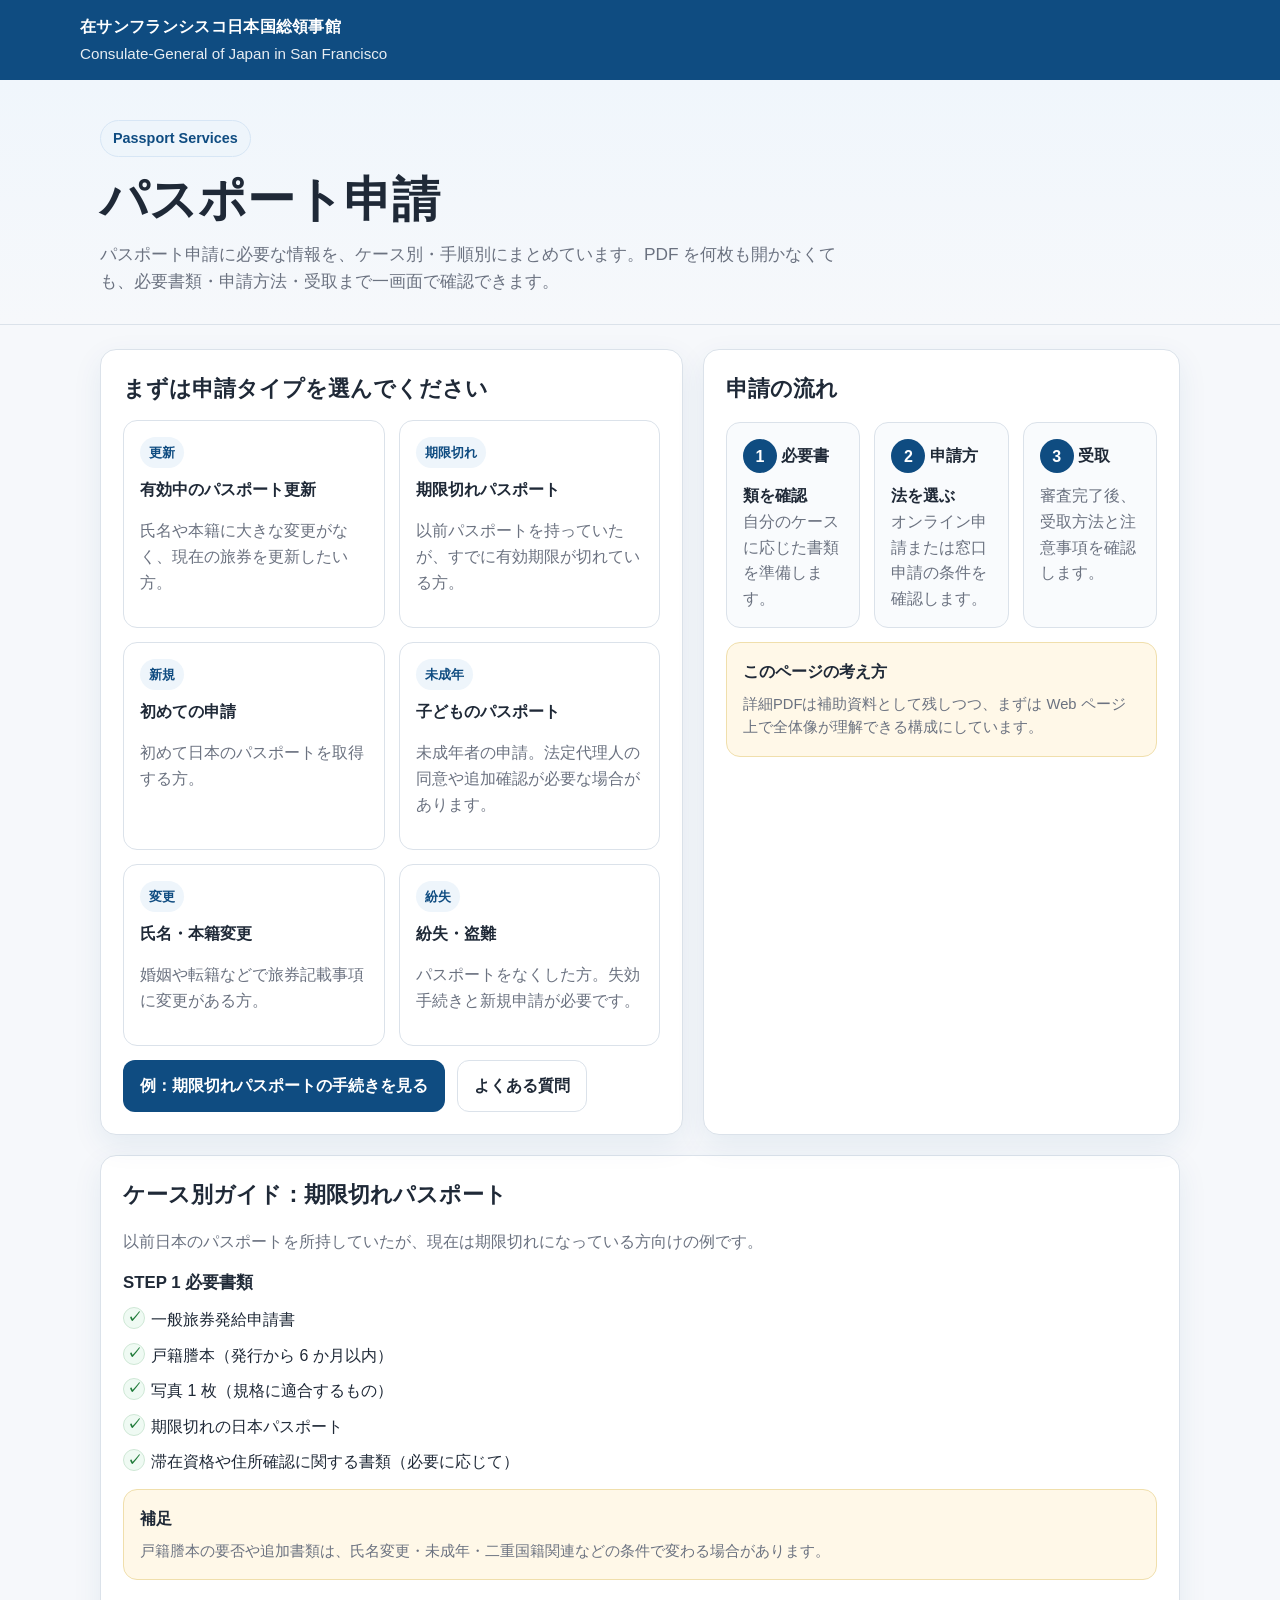
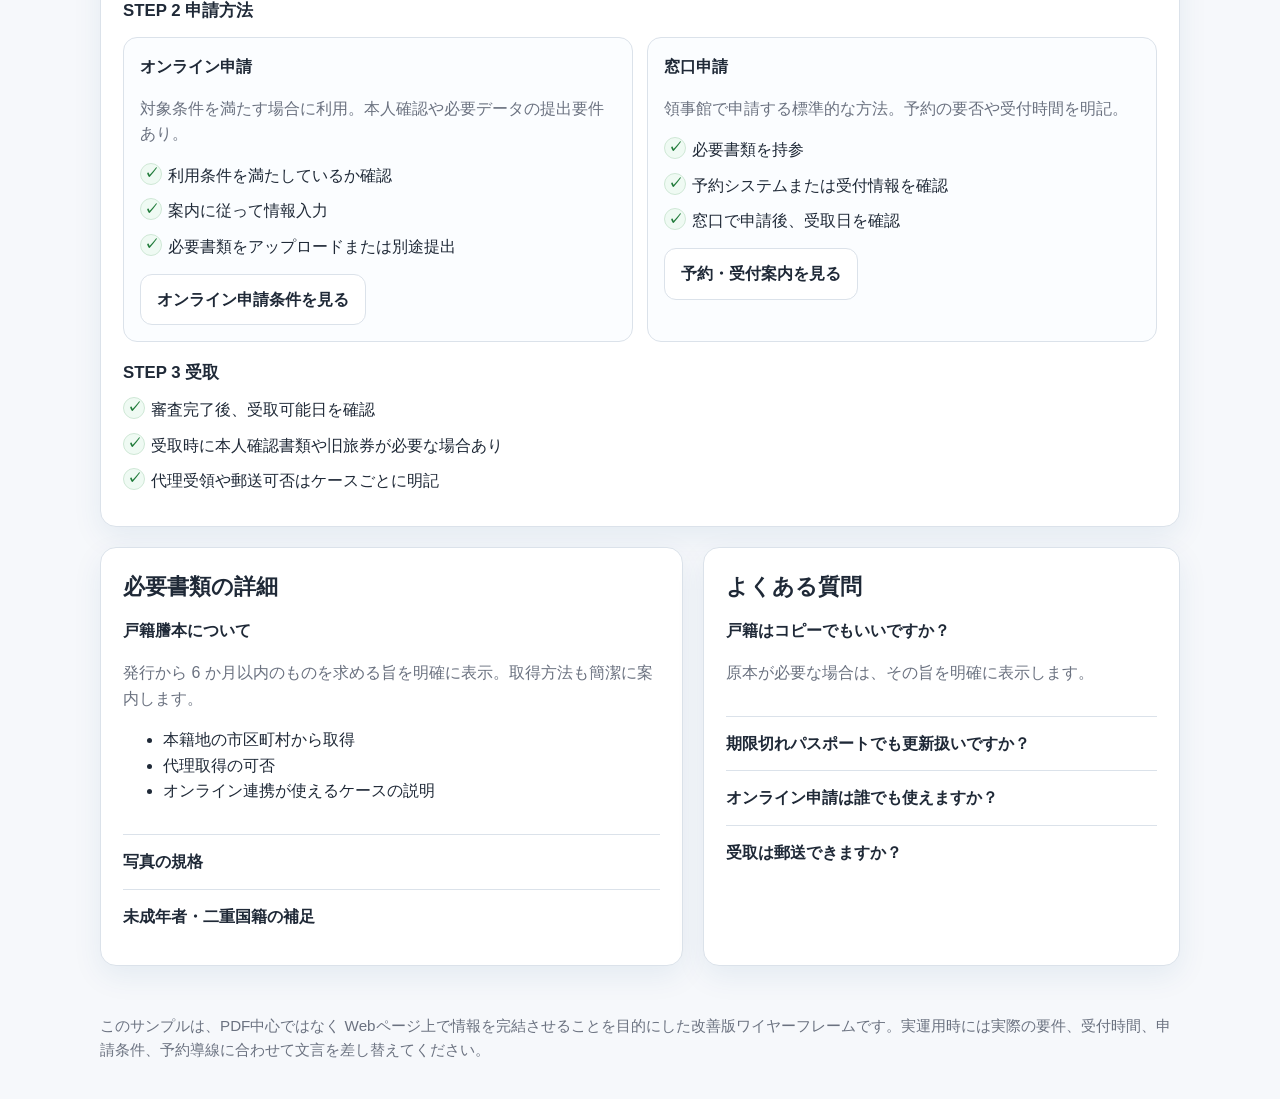
==== index.html @ 37d66e8c "Rename passport_service_wireframe.html to index.html" ====
<!DOCTYPE html>
<html lang="ja">
<head>
  <meta charset="UTF-8" />
  <meta name="viewport" content="width=device-width, initial-scale=1.0" />
  <title>パスポート申請 | 在サンフランシスコ日本国総領事館</title>
  <style>
    :root {
      --bg: #f6f8fb;
      --card: #ffffff;
      --text: #1f2937;
      --muted: #6b7280;
      --line: #dbe2ea;
      --primary: #0f4c81;
      --primary-2: #1d6fb8;
      --accent: #eef5fb;
      --success: #effaf3;
      --warning: #fff8e8;
      --shadow: 0 10px 30px rgba(15, 76, 129, 0.08);
      --radius: 16px;
      --max: 1120px;
    }

    * { box-sizing: border-box; }
    body {
      margin: 0;
      font-family: -apple-system, BlinkMacSystemFont, "Segoe UI", Roboto, "Hiragino Kaku Gothic ProN", "Hiragino Sans", "Yu Gothic", sans-serif;
      background: var(--bg);
      color: var(--text);
      line-height: 1.6;
    }

    a { color: var(--primary-2); text-decoration: none; }
    a:hover { text-decoration: underline; }

    .topbar {
      background: var(--primary);
      color: #fff;
      padding: 14px 20px;
    }

    .topbar-inner,
    .container {
      max-width: var(--max);
      margin: 0 auto;
    }

    .brand {
      font-weight: 700;
      letter-spacing: 0.02em;
    }

    .subbrand {
      font-size: 0.95rem;
      opacity: 0.9;
      margin-top: 2px;
    }

    .hero {
      background: linear-gradient(180deg, #f0f6fc 0%, #f6f8fb 100%);
      border-bottom: 1px solid var(--line);
    }

    .hero-inner {
      max-width: var(--max);
      margin: 0 auto;
      padding: 40px 20px 28px;
    }

    .eyebrow {
      display: inline-block;
      background: var(--accent);
      color: var(--primary);
      border: 1px solid #d7e6f5;
      border-radius: 999px;
      padding: 6px 12px;
      font-size: 0.9rem;
      font-weight: 600;
      margin-bottom: 14px;
    }

    h1 {
      font-size: clamp(1.9rem, 4vw, 3rem);
      line-height: 1.2;
      margin: 0 0 12px;
    }

    .lead {
      font-size: 1.08rem;
      color: var(--muted);
      max-width: 760px;
      margin: 0;
    }

    .container {
      padding: 24px 20px 48px;
    }

    .grid {
      display: grid;
      gap: 20px;
    }

    .grid-2 {
      grid-template-columns: 1.1fr 0.9fr;
    }

    .card {
      background: var(--card);
      border: 1px solid var(--line);
      border-radius: var(--radius);
      box-shadow: var(--shadow);
      padding: 22px;
    }

    .section-title {
      margin: 0 0 14px;
      font-size: 1.35rem;
    }

    .small-title {
      margin: 0 0 10px;
      font-size: 1.05rem;
    }

    .muted {
      color: var(--muted);
    }

    .steps {
      display: grid;
      grid-template-columns: repeat(3, minmax(0, 1fr));
      gap: 14px;
      margin-top: 16px;
    }

    .step {
      background: #f9fbfd;
      border: 1px solid var(--line);
      border-radius: 14px;
      padding: 16px;
    }

    .step-num {
      display: inline-flex;
      width: 34px;
      height: 34px;
      border-radius: 999px;
      background: var(--primary);
      color: #fff;
      align-items: center;
      justify-content: center;
      font-weight: 700;
      margin-bottom: 10px;
    }

    .case-grid {
      display: grid;
      grid-template-columns: repeat(2, minmax(0, 1fr));
      gap: 14px;
    }

    .case {
      border: 1px solid var(--line);
      border-radius: 14px;
      padding: 16px;
      background: #fff;
    }

    .case h3 {
      margin: 0 0 8px;
      font-size: 1.02rem;
    }

    .badge {
      display: inline-block;
      font-size: 0.82rem;
      font-weight: 700;
      padding: 5px 9px;
      border-radius: 999px;
      background: var(--accent);
      color: var(--primary);
      margin-bottom: 8px;
    }

    .checklist {
      list-style: none;
      padding: 0;
      margin: 0;
    }

    .checklist li {
      padding-left: 28px;
      position: relative;
      margin: 10px 0;
    }

    .checklist li::before {
      content: "✓";
      position: absolute;
      left: 0;
      top: 0;
      width: 20px;
      height: 20px;
      border-radius: 50%;
      background: var(--success);
      color: #1f7a39;
      display: inline-flex;
      align-items: center;
      justify-content: center;
      font-size: 0.85rem;
      font-weight: 700;
      border: 1px solid #cfe8d6;
    }

    .callout {
      border-radius: 14px;
      padding: 16px;
      border: 1px solid #f0dfac;
      background: var(--warning);
      margin-top: 14px;
    }

    .options {
      display: grid;
      grid-template-columns: repeat(2, minmax(0, 1fr));
      gap: 14px;
      margin-top: 12px;
    }

    .option {
      border: 1px solid var(--line);
      border-radius: 14px;
      padding: 16px;
      background: #fbfdff;
    }

    .btn-row {
      display: flex;
      gap: 12px;
      flex-wrap: wrap;
      margin-top: 14px;
    }

    .btn {
      display: inline-block;
      border-radius: 12px;
      padding: 12px 16px;
      font-weight: 700;
      border: 1px solid transparent;
    }

    .btn-primary {
      background: var(--primary);
      color: #fff;
    }

    .btn-secondary {
      background: #fff;
      border-color: var(--line);
      color: var(--text);
    }

    details {
      border-top: 1px solid var(--line);
      padding: 14px 0;
    }

    details:first-of-type { border-top: 0; padding-top: 0; }

    summary {
      cursor: pointer;
      font-weight: 700;
      list-style: none;
    }

    summary::-webkit-details-marker { display: none; }

    .footer {
      max-width: var(--max);
      margin: 0 auto;
      padding: 0 20px 36px;
      color: var(--muted);
      font-size: 0.95rem;
    }

    .note {
      font-size: 0.92rem;
      color: var(--muted);
      margin-top: 10px;
    }

    @media (max-width: 860px) {
      .grid-2,
      .steps,
      .case-grid,
      .options {
        grid-template-columns: 1fr;
      }
    }
  </style>
</head>
<body>
  <header class="topbar">
    <div class="topbar-inner">
      <div class="brand">在サンフランシスコ日本国総領事館</div>
      <div class="subbrand">Consulate-General of Japan in San Francisco</div>
    </div>
  </header>

  <section class="hero">
    <div class="hero-inner">
      <div class="eyebrow">Passport Services</div>
      <h1>パスポート申請</h1>
      <p class="lead">
        パスポート申請に必要な情報を、ケース別・手順別にまとめています。PDF を何枚も開かなくても、必要書類・申請方法・受取まで一画面で確認できます。
      </p>
    </div>
  </section>

  <main class="container">
    <div class="grid grid-2">
      <section class="card">
        <h2 class="section-title">まずは申請タイプを選んでください</h2>
        <div class="case-grid">
          <article class="case">
            <div class="badge">更新</div>
            <h3>有効中のパスポート更新</h3>
            <p class="muted">氏名や本籍に大きな変更がなく、現在の旅券を更新したい方。</p>
          </article>
          <article class="case">
            <div class="badge">期限切れ</div>
            <h3>期限切れパスポート</h3>
            <p class="muted">以前パスポートを持っていたが、すでに有効期限が切れている方。</p>
          </article>
          <article class="case">
            <div class="badge">新規</div>
            <h3>初めての申請</h3>
            <p class="muted">初めて日本のパスポートを取得する方。</p>
          </article>
          <article class="case">
            <div class="badge">未成年</div>
            <h3>子どものパスポート</h3>
            <p class="muted">未成年者の申請。法定代理人の同意や追加確認が必要な場合があります。</p>
          </article>
          <article class="case">
            <div class="badge">変更</div>
            <h3>氏名・本籍変更</h3>
            <p class="muted">婚姻や転籍などで旅券記載事項に変更がある方。</p>
          </article>
          <article class="case">
            <div class="badge">紛失</div>
            <h3>紛失・盗難</h3>
            <p class="muted">パスポートをなくした方。失効手続きと新規申請が必要です。</p>
          </article>
        </div>
        <div class="btn-row">
          <a class="btn btn-primary" href="#expired">例：期限切れパスポートの手続きを見る</a>
          <a class="btn btn-secondary" href="#faq">よくある質問</a>
        </div>
      </section>

      <aside class="card">
        <h2 class="section-title">申請の流れ</h2>
        <div class="steps">
          <div class="step">
            <div class="step-num">1</div>
            <strong>必要書類を確認</strong>
            <div class="muted">自分のケースに応じた書類を準備します。</div>
          </div>
          <div class="step">
            <div class="step-num">2</div>
            <strong>申請方法を選ぶ</strong>
            <div class="muted">オンライン申請または窓口申請の条件を確認します。</div>
          </div>
          <div class="step">
            <div class="step-num">3</div>
            <strong>受取</strong>
            <div class="muted">審査完了後、受取方法と注意事項を確認します。</div>
          </div>
        </div>

        <div class="callout">
          <strong>このページの考え方</strong>
          <p class="note" style="margin:8px 0 0;">
            詳細PDFは補助資料として残しつつ、まずは Web ページ上で全体像が理解できる構成にしています。
          </p>
        </div>
      </aside>
    </div>

    <section id="expired" class="card" style="margin-top:20px;">
      <h2 class="section-title">ケース別ガイド：期限切れパスポート</h2>
      <p class="muted">以前日本のパスポートを所持していたが、現在は期限切れになっている方向けの例です。</p>

      <div class="grid" style="gap:18px; margin-top:16px;">
        <div>
          <h3 class="small-title">STEP 1 必要書類</h3>
          <ul class="checklist">
            <li>一般旅券発給申請書</li>
            <li>戸籍謄本（発行から 6 か月以内）</li>
            <li>写真 1 枚（規格に適合するもの）</li>
            <li>期限切れの日本パスポート</li>
            <li>滞在資格や住所確認に関する書類（必要に応じて）</li>
          </ul>
          <div class="callout">
            <strong>補足</strong>
            <p class="note" style="margin:8px 0 0;">
              戸籍謄本の要否や追加書類は、氏名変更・未成年・二重国籍関連などの条件で変わる場合があります。
            </p>
          </div>
        </div>

        <div>
          <h3 class="small-title">STEP 2 申請方法</h3>
          <div class="options">
            <div class="option">
              <h4 style="margin:0 0 8px;">オンライン申請</h4>
              <p class="muted">対象条件を満たす場合に利用。本人確認や必要データの提出要件あり。</p>
              <ul class="checklist">
                <li>利用条件を満たしているか確認</li>
                <li>案内に従って情報入力</li>
                <li>必要書類をアップロードまたは別途提出</li>
              </ul>
              <div class="btn-row">
                <a class="btn btn-secondary" href="#">オンライン申請条件を見る</a>
              </div>
            </div>
            <div class="option">
              <h4 style="margin:0 0 8px;">窓口申請</h4>
              <p class="muted">領事館で申請する標準的な方法。予約の要否や受付時間を明記。</p>
              <ul class="checklist">
                <li>必要書類を持参</li>
                <li>予約システムまたは受付情報を確認</li>
                <li>窓口で申請後、受取日を確認</li>
              </ul>
              <div class="btn-row">
                <a class="btn btn-secondary" href="#">予約・受付案内を見る</a>
              </div>
            </div>
          </div>
        </div>

        <div>
          <h3 class="small-title">STEP 3 受取</h3>
          <ul class="checklist">
            <li>審査完了後、受取可能日を確認</li>
            <li>受取時に本人確認書類や旧旅券が必要な場合あり</li>
            <li>代理受領や郵送可否はケースごとに明記</li>
          </ul>
        </div>
      </div>
    </section>

    <section class="grid grid-2" style="margin-top:20px;">
      <section class="card">
        <h2 class="section-title">必要書類の詳細</h2>
        <details open>
          <summary>戸籍謄本について</summary>
          <p class="muted">発行から 6 か月以内のものを求める旨を明確に表示。取得方法も簡潔に案内します。</p>
          <ul>
            <li>本籍地の市区町村から取得</li>
            <li>代理取得の可否</li>
            <li>オンライン連携が使えるケースの説明</li>
          </ul>
        </details>
        <details>
          <summary>写真の規格</summary>
          <p class="muted">サイズ、背景、顔の向き、撮影時期などを図付きで掲載できる構成。</p>
        </details>
        <details>
          <summary>未成年者・二重国籍の補足</summary>
          <p class="muted">同意書、追加確認、国籍関係の案内を分かりやすく分離します。</p>
        </details>
      </section>

      <section class="card" id="faq">
        <h2 class="section-title">よくある質問</h2>
        <details open>
          <summary>戸籍はコピーでもいいですか？</summary>
          <p class="muted">原本が必要な場合は、その旨を明確に表示します。</p>
        </details>
        <details>
          <summary>期限切れパスポートでも更新扱いですか？</summary>
          <p class="muted">状況によっては新規申請に近い扱いになることがあるため、ケース別に整理します。</p>
        </details>
        <details>
          <summary>オンライン申請は誰でも使えますか？</summary>
          <p class="muted">対象条件、必要な本人確認手段、注意点をここで簡潔に示します。</p>
        </details>
        <details>
          <summary>受取は郵送できますか？</summary>
          <p class="muted">可否や条件をこの場所で確認できるようにします。</p>
        </details>
      </section>
    </section>
  </main>

  <footer class="footer">
    このサンプルは、PDF中心ではなく Webページ上で情報を完結させることを目的にした改善版ワイヤーフレームです。実運用時には実際の要件、受付時間、申請条件、予約導線に合わせて文言を差し替えてください。
  </footer>
</body>
</html>
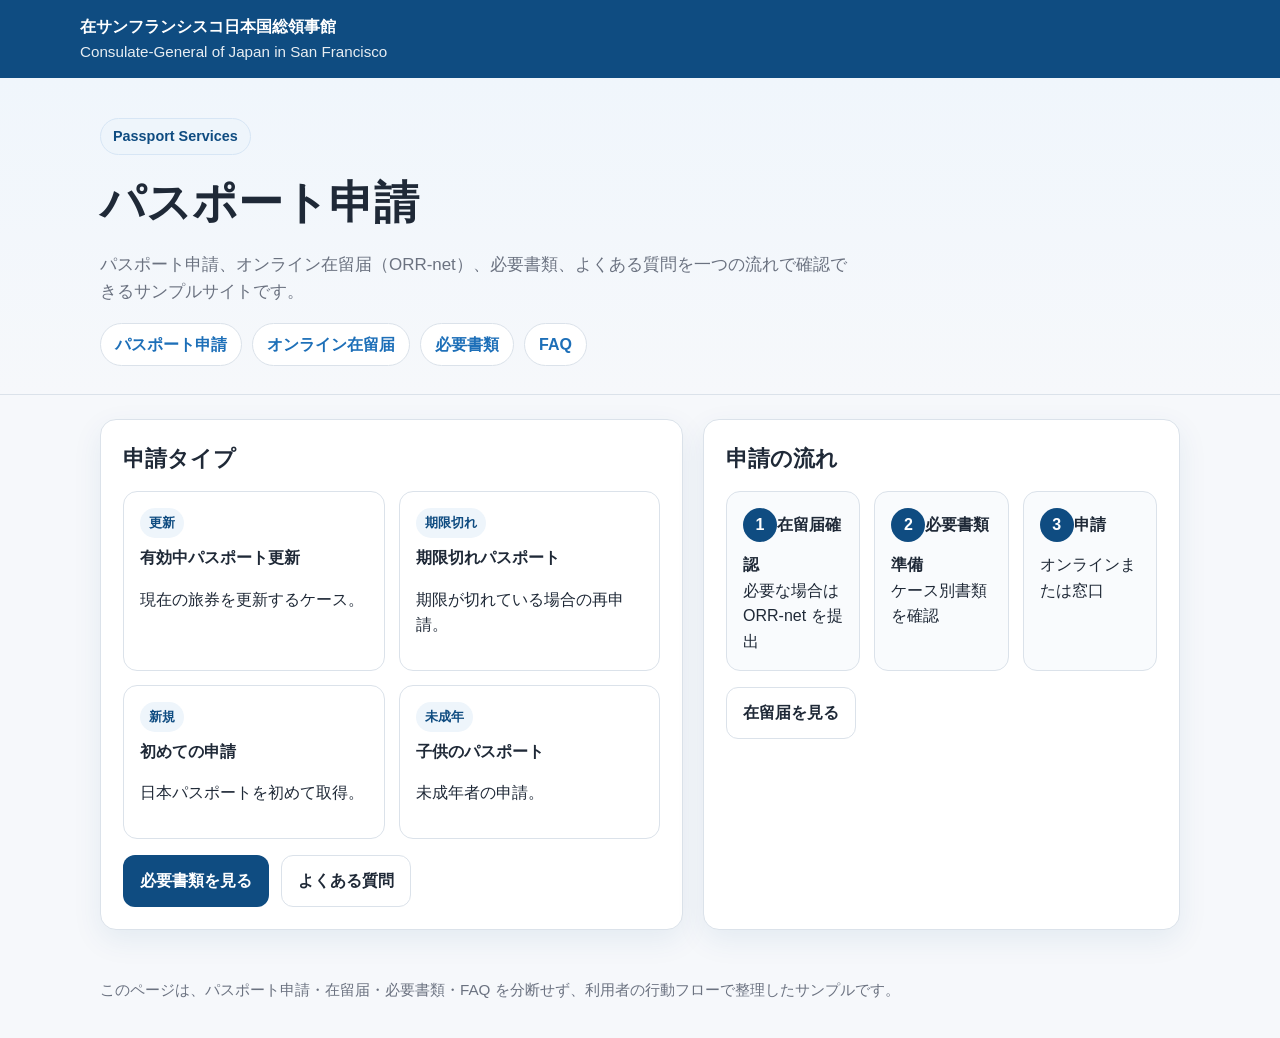
==== commit 777f835a: "Refactor index.html for improved structure and styles Refactor HTML structure and styles for improve" ====
--- a/index.html
+++ b/index.html
@@ -1,503 +1,127 @@
 <!DOCTYPE html>
 <html lang="ja">
 <head>
-  <meta charset="UTF-8" />
-  <meta name="viewport" content="width=device-width, initial-scale=1.0" />
-  <title>パスポート申請 | 在サンフランシスコ日本国総領事館</title>
-  <style>
-    :root {
-      --bg: #f6f8fb;
-      --card: #ffffff;
-      --text: #1f2937;
-      --muted: #6b7280;
-      --line: #dbe2ea;
-      --primary: #0f4c81;
-      --primary-2: #1d6fb8;
-      --accent: #eef5fb;
-      --success: #effaf3;
-      --warning: #fff8e8;
-      --shadow: 0 10px 30px rgba(15, 76, 129, 0.08);
-      --radius: 16px;
-      --max: 1120px;
-    }
-
-    * { box-sizing: border-box; }
-    body {
-      margin: 0;
-      font-family: -apple-system, BlinkMacSystemFont, "Segoe UI", Roboto, "Hiragino Kaku Gothic ProN", "Hiragino Sans", "Yu Gothic", sans-serif;
-      background: var(--bg);
-      color: var(--text);
-      line-height: 1.6;
-    }
-
-    a { color: var(--primary-2); text-decoration: none; }
-    a:hover { text-decoration: underline; }
-
-    .topbar {
-      background: var(--primary);
-      color: #fff;
-      padding: 14px 20px;
-    }
-
-    .topbar-inner,
-    .container {
-      max-width: var(--max);
-      margin: 0 auto;
-    }
-
-    .brand {
-      font-weight: 700;
-      letter-spacing: 0.02em;
-    }
-
-    .subbrand {
-      font-size: 0.95rem;
-      opacity: 0.9;
-      margin-top: 2px;
-    }
-
-    .hero {
-      background: linear-gradient(180deg, #f0f6fc 0%, #f6f8fb 100%);
-      border-bottom: 1px solid var(--line);
-    }
-
-    .hero-inner {
-      max-width: var(--max);
-      margin: 0 auto;
-      padding: 40px 20px 28px;
-    }
-
-    .eyebrow {
-      display: inline-block;
-      background: var(--accent);
-      color: var(--primary);
-      border: 1px solid #d7e6f5;
-      border-radius: 999px;
-      padding: 6px 12px;
-      font-size: 0.9rem;
-      font-weight: 600;
-      margin-bottom: 14px;
-    }
-
-    h1 {
-      font-size: clamp(1.9rem, 4vw, 3rem);
-      line-height: 1.2;
-      margin: 0 0 12px;
-    }
-
-    .lead {
-      font-size: 1.08rem;
-      color: var(--muted);
-      max-width: 760px;
-      margin: 0;
-    }
-
-    .container {
-      padding: 24px 20px 48px;
-    }
-
-    .grid {
-      display: grid;
-      gap: 20px;
-    }
-
-    .grid-2 {
-      grid-template-columns: 1.1fr 0.9fr;
-    }
-
-    .card {
-      background: var(--card);
-      border: 1px solid var(--line);
-      border-radius: var(--radius);
-      box-shadow: var(--shadow);
-      padding: 22px;
-    }
-
-    .section-title {
-      margin: 0 0 14px;
-      font-size: 1.35rem;
-    }
-
-    .small-title {
-      margin: 0 0 10px;
-      font-size: 1.05rem;
-    }
-
-    .muted {
-      color: var(--muted);
-    }
-
-    .steps {
-      display: grid;
-      grid-template-columns: repeat(3, minmax(0, 1fr));
-      gap: 14px;
-      margin-top: 16px;
-    }
-
-    .step {
-      background: #f9fbfd;
-      border: 1px solid var(--line);
-      border-radius: 14px;
-      padding: 16px;
-    }
-
-    .step-num {
-      display: inline-flex;
-      width: 34px;
-      height: 34px;
-      border-radius: 999px;
-      background: var(--primary);
-      color: #fff;
-      align-items: center;
-      justify-content: center;
-      font-weight: 700;
-      margin-bottom: 10px;
-    }
-
-    .case-grid {
-      display: grid;
-      grid-template-columns: repeat(2, minmax(0, 1fr));
-      gap: 14px;
-    }
-
-    .case {
-      border: 1px solid var(--line);
-      border-radius: 14px;
-      padding: 16px;
-      background: #fff;
-    }
-
-    .case h3 {
-      margin: 0 0 8px;
-      font-size: 1.02rem;
-    }
-
-    .badge {
-      display: inline-block;
-      font-size: 0.82rem;
-      font-weight: 700;
-      padding: 5px 9px;
-      border-radius: 999px;
-      background: var(--accent);
-      color: var(--primary);
-      margin-bottom: 8px;
-    }
-
-    .checklist {
-      list-style: none;
-      padding: 0;
-      margin: 0;
-    }
-
-    .checklist li {
-      padding-left: 28px;
-      position: relative;
-      margin: 10px 0;
-    }
-
-    .checklist li::before {
-      content: "✓";
-      position: absolute;
-      left: 0;
-      top: 0;
-      width: 20px;
-      height: 20px;
-      border-radius: 50%;
-      background: var(--success);
-      color: #1f7a39;
-      display: inline-flex;
-      align-items: center;
-      justify-content: center;
-      font-size: 0.85rem;
-      font-weight: 700;
-      border: 1px solid #cfe8d6;
-    }
-
-    .callout {
-      border-radius: 14px;
-      padding: 16px;
-      border: 1px solid #f0dfac;
-      background: var(--warning);
-      margin-top: 14px;
-    }
-
-    .options {
-      display: grid;
-      grid-template-columns: repeat(2, minmax(0, 1fr));
-      gap: 14px;
-      margin-top: 12px;
-    }
-
-    .option {
-      border: 1px solid var(--line);
-      border-radius: 14px;
-      padding: 16px;
-      background: #fbfdff;
-    }
-
-    .btn-row {
-      display: flex;
-      gap: 12px;
-      flex-wrap: wrap;
-      margin-top: 14px;
-    }
-
-    .btn {
-      display: inline-block;
-      border-radius: 12px;
-      padding: 12px 16px;
-      font-weight: 700;
-      border: 1px solid transparent;
-    }
-
-    .btn-primary {
-      background: var(--primary);
-      color: #fff;
-    }
-
-    .btn-secondary {
-      background: #fff;
-      border-color: var(--line);
-      color: var(--text);
-    }
-
-    details {
-      border-top: 1px solid var(--line);
-      padding: 14px 0;
-    }
-
-    details:first-of-type { border-top: 0; padding-top: 0; }
-
-    summary {
-      cursor: pointer;
-      font-weight: 700;
-      list-style: none;
-    }
-
-    summary::-webkit-details-marker { display: none; }
-
-    .footer {
-      max-width: var(--max);
-      margin: 0 auto;
-      padding: 0 20px 36px;
-      color: var(--muted);
-      font-size: 0.95rem;
-    }
-
-    .note {
-      font-size: 0.92rem;
-      color: var(--muted);
-      margin-top: 10px;
-    }
-
-    @media (max-width: 860px) {
-      .grid-2,
-      .steps,
-      .case-grid,
-      .options {
-        grid-template-columns: 1fr;
-      }
-    }
-  </style>
+<meta charset="UTF-8" />
+<meta name="viewport" content="width=device-width, initial-scale=1.0" />
+<title>パスポート申請 | 在サンフランシスコ日本国総領事館</title>
+<style>
+:root{--bg:#f6f8fb;--card:#fff;--text:#1f2937;--muted:#6b7280;--line:#dbe2ea;--primary:#0f4c81;--primary2:#1d6fb8;--accent:#eef5fb;--shadow:0 10px 30px rgba(15,76,129,.08);--radius:16px;--max:1120px}
+*{box-sizing:border-box}
+body{margin:0;font-family:-apple-system,BlinkMacSystemFont,"Segoe UI",Roboto,"Hiragino Kaku Gothic ProN","Yu Gothic",sans-serif;background:var(--bg);color:var(--text);line-height:1.6}
+a{color:var(--primary2);text-decoration:none}
+a:hover{text-decoration:underline}
+.topbar{background:var(--primary);color:#fff;padding:14px 20px}
+.topbar-inner,.container,.footer{max-width:var(--max);margin:0 auto}
+.brand{font-weight:700}
+.subbrand{font-size:.95rem;opacity:.9}
+.hero{background:linear-gradient(180deg,#f0f6fc 0%,#f6f8fb 100%);border-bottom:1px solid var(--line)}
+.hero-inner{max-width:var(--max);margin:0 auto;padding:40px 20px 28px}
+.eyebrow{display:inline-block;background:var(--accent);color:var(--primary);border:1px solid #d7e6f5;border-radius:999px;padding:6px 12px;font-size:.9rem;font-weight:600;margin-bottom:12px}
+h1{font-size:clamp(1.9rem,4vw,2.8rem);margin:0 0 12px}
+.lead{font-size:1.06rem;color:var(--muted);max-width:760px;margin:0}
+.nav-links{display:flex;gap:10px;flex-wrap:wrap;margin-top:18px}
+.nav-pill{border:1px solid var(--line);border-radius:999px;padding:8px 14px;background:#fff;font-weight:600}
+.container{padding:24px 20px 48px}
+.grid{display:grid;gap:20px}
+.grid2{grid-template-columns:1.1fr .9fr}
+.card{background:var(--card);border:1px solid var(--line);border-radius:var(--radius);box-shadow:var(--shadow);padding:22px}
+.section-title{margin:0 0 14px;font-size:1.35rem}
+.case-grid{display:grid;grid-template-columns:repeat(2,minmax(0,1fr));gap:14px}
+.case{border:1px solid var(--line);border-radius:14px;padding:16px;background:#fff}
+.case h3{margin:0 0 6px;font-size:1.02rem}
+.badge{display:inline-block;font-size:.8rem;font-weight:700;padding:5px 9px;border-radius:999px;background:var(--accent);color:var(--primary);margin-bottom:6px}
+.steps{display:grid;grid-template-columns:repeat(3,minmax(0,1fr));gap:14px}
+.step{background:#f9fbfd;border:1px solid var(--line);border-radius:14px;padding:16px}
+.step-num{display:inline-flex;width:34px;height:34px;border-radius:999px;background:var(--primary);color:#fff;align-items:center;justify-content:center;font-weight:700;margin-bottom:10px}
+.btn-row{display:flex;gap:12px;flex-wrap:wrap;margin-top:16px}
+.btn{display:inline-block;border-radius:12px;padding:12px 16px;font-weight:700;border:1px solid transparent}
+.btn-primary{background:var(--primary);color:#fff}
+.btn-secondary{background:#fff;border-color:var(--line);color:var(--text)}
+.footer{padding:0 20px 36px;color:var(--muted);font-size:.95rem}
+@media(max-width:860px){.grid2,.steps,.case-grid{grid-template-columns:1fr}}
+</style>
 </head>
 <body>
-  <header class="topbar">
-    <div class="topbar-inner">
-      <div class="brand">在サンフランシスコ日本国総領事館</div>
-      <div class="subbrand">Consulate-General of Japan in San Francisco</div>
-    </div>
-  </header>
+<header class="topbar">
+<div class="topbar-inner">
+<div class="brand">在サンフランシスコ日本国総領事館</div>
+<div class="subbrand">Consulate‑General of Japan in San Francisco</div>
+</div>
+</header>
 
-  <section class="hero">
-    <div class="hero-inner">
-      <div class="eyebrow">Passport Services</div>
-      <h1>パスポート申請</h1>
-      <p class="lead">
-        パスポート申請に必要な情報を、ケース別・手順別にまとめています。PDF を何枚も開かなくても、必要書類・申請方法・受取まで一画面で確認できます。
-      </p>
-    </div>
-  </section>
+<section class="hero">
+<div class="hero-inner">
+<div class="eyebrow">Passport Services</div>
+<h1>パスポート申請</h1>
+<p class="lead">パスポート申請、オンライン在留届（ORR‑net）、必要書類、よくある質問を一つの流れで確認できるサンプルサイトです。</p>
 
-  <main class="container">
-    <div class="grid grid-2">
-      <section class="card">
-        <h2 class="section-title">まずは申請タイプを選んでください</h2>
-        <div class="case-grid">
-          <article class="case">
-            <div class="badge">更新</div>
-            <h3>有効中のパスポート更新</h3>
-            <p class="muted">氏名や本籍に大きな変更がなく、現在の旅券を更新したい方。</p>
-          </article>
-          <article class="case">
-            <div class="badge">期限切れ</div>
-            <h3>期限切れパスポート</h3>
-            <p class="muted">以前パスポートを持っていたが、すでに有効期限が切れている方。</p>
-          </article>
-          <article class="case">
-            <div class="badge">新規</div>
-            <h3>初めての申請</h3>
-            <p class="muted">初めて日本のパスポートを取得する方。</p>
-          </article>
-          <article class="case">
-            <div class="badge">未成年</div>
-            <h3>子どものパスポート</h3>
-            <p class="muted">未成年者の申請。法定代理人の同意や追加確認が必要な場合があります。</p>
-          </article>
-          <article class="case">
-            <div class="badge">変更</div>
-            <h3>氏名・本籍変更</h3>
-            <p class="muted">婚姻や転籍などで旅券記載事項に変更がある方。</p>
-          </article>
-          <article class="case">
-            <div class="badge">紛失</div>
-            <h3>紛失・盗難</h3>
-            <p class="muted">パスポートをなくした方。失効手続きと新規申請が必要です。</p>
-          </article>
-        </div>
-        <div class="btn-row">
-          <a class="btn btn-primary" href="#expired">例：期限切れパスポートの手続きを見る</a>
-          <a class="btn btn-secondary" href="#faq">よくある質問</a>
-        </div>
-      </section>
+<div class="nav-links">
+<a class="nav-pill" href="index.html">パスポート申請</a>
+<a class="nav-pill" href="orr.html">オンライン在留届</a>
+<a class="nav-pill" href="documents.html">必要書類</a>
+<a class="nav-pill" href="faq.html">FAQ</a>
+</div>
+</div>
+</section>
 
-      <aside class="card">
-        <h2 class="section-title">申請の流れ</h2>
-        <div class="steps">
-          <div class="step">
-            <div class="step-num">1</div>
-            <strong>必要書類を確認</strong>
-            <div class="muted">自分のケースに応じた書類を準備します。</div>
-          </div>
-          <div class="step">
-            <div class="step-num">2</div>
-            <strong>申請方法を選ぶ</strong>
-            <div class="muted">オンライン申請または窓口申請の条件を確認します。</div>
-          </div>
-          <div class="step">
-            <div class="step-num">3</div>
-            <strong>受取</strong>
-            <div class="muted">審査完了後、受取方法と注意事項を確認します。</div>
-          </div>
-        </div>
+<main class="container">
 
-        <div class="callout">
-          <strong>このページの考え方</strong>
-          <p class="note" style="margin:8px 0 0;">
-            詳細PDFは補助資料として残しつつ、まずは Web ページ上で全体像が理解できる構成にしています。
-          </p>
-        </div>
-      </aside>
-    </div>
+<div class="grid grid2">
+<section class="card">
+<h2 class="section-title">申請タイプ</h2>
+<div class="case-grid">
+<article class="case">
+<div class="badge">更新</div>
+<h3>有効中パスポート更新</h3>
+<p>現在の旅券を更新するケース。</p>
+</article>
 
-    <section id="expired" class="card" style="margin-top:20px;">
-      <h2 class="section-title">ケース別ガイド：期限切れパスポート</h2>
-      <p class="muted">以前日本のパスポートを所持していたが、現在は期限切れになっている方向けの例です。</p>
+<article class="case">
+<div class="badge">期限切れ</div>
+<h3>期限切れパスポート</h3>
+<p>期限が切れている場合の再申請。</p>
+</article>
 
-      <div class="grid" style="gap:18px; margin-top:16px;">
-        <div>
-          <h3 class="small-title">STEP 1 必要書類</h3>
-          <ul class="checklist">
-            <li>一般旅券発給申請書</li>
-            <li>戸籍謄本（発行から 6 か月以内）</li>
-            <li>写真 1 枚（規格に適合するもの）</li>
-            <li>期限切れの日本パスポート</li>
-            <li>滞在資格や住所確認に関する書類（必要に応じて）</li>
-          </ul>
-          <div class="callout">
-            <strong>補足</strong>
-            <p class="note" style="margin:8px 0 0;">
-              戸籍謄本の要否や追加書類は、氏名変更・未成年・二重国籍関連などの条件で変わる場合があります。
-            </p>
-          </div>
-        </div>
+<article class="case">
+<div class="badge">新規</div>
+<h3>初めての申請</h3>
+<p>日本パスポートを初めて取得。</p>
+</article>
 
-        <div>
-          <h3 class="small-title">STEP 2 申請方法</h3>
-          <div class="options">
-            <div class="option">
-              <h4 style="margin:0 0 8px;">オンライン申請</h4>
-              <p class="muted">対象条件を満たす場合に利用。本人確認や必要データの提出要件あり。</p>
-              <ul class="checklist">
-                <li>利用条件を満たしているか確認</li>
-                <li>案内に従って情報入力</li>
-                <li>必要書類をアップロードまたは別途提出</li>
-              </ul>
-              <div class="btn-row">
-                <a class="btn btn-secondary" href="#">オンライン申請条件を見る</a>
-              </div>
-            </div>
-            <div class="option">
-              <h4 style="margin:0 0 8px;">窓口申請</h4>
-              <p class="muted">領事館で申請する標準的な方法。予約の要否や受付時間を明記。</p>
-              <ul class="checklist">
-                <li>必要書類を持参</li>
-                <li>予約システムまたは受付情報を確認</li>
-                <li>窓口で申請後、受取日を確認</li>
-              </ul>
-              <div class="btn-row">
-                <a class="btn btn-secondary" href="#">予約・受付案内を見る</a>
-              </div>
-            </div>
-          </div>
-        </div>
+<article class="case">
+<div class="badge">未成年</div>
+<h3>子供のパスポート</h3>
+<p>未成年者の申請。</p>
+</article>
+</div>
 
-        <div>
-          <h3 class="small-title">STEP 3 受取</h3>
-          <ul class="checklist">
-            <li>審査完了後、受取可能日を確認</li>
-            <li>受取時に本人確認書類や旧旅券が必要な場合あり</li>
-            <li>代理受領や郵送可否はケースごとに明記</li>
-          </ul>
-        </div>
-      </div>
-    </section>
+<div class="btn-row">
+<a class="btn btn-primary" href="documents.html">必要書類を見る</a>
+<a class="btn btn-secondary" href="faq.html">よくある質問</a>
+</div>
 
-    <section class="grid grid-2" style="margin-top:20px;">
-      <section class="card">
-        <h2 class="section-title">必要書類の詳細</h2>
-        <details open>
-          <summary>戸籍謄本について</summary>
-          <p class="muted">発行から 6 か月以内のものを求める旨を明確に表示。取得方法も簡潔に案内します。</p>
-          <ul>
-            <li>本籍地の市区町村から取得</li>
-            <li>代理取得の可否</li>
-            <li>オンライン連携が使えるケースの説明</li>
-          </ul>
-        </details>
-        <details>
-          <summary>写真の規格</summary>
-          <p class="muted">サイズ、背景、顔の向き、撮影時期などを図付きで掲載できる構成。</p>
-        </details>
-        <details>
-          <summary>未成年者・二重国籍の補足</summary>
-          <p class="muted">同意書、追加確認、国籍関係の案内を分かりやすく分離します。</p>
-        </details>
-      </section>
+</section>
 
-      <section class="card" id="faq">
-        <h2 class="section-title">よくある質問</h2>
-        <details open>
-          <summary>戸籍はコピーでもいいですか？</summary>
-          <p class="muted">原本が必要な場合は、その旨を明確に表示します。</p>
-        </details>
-        <details>
-          <summary>期限切れパスポートでも更新扱いですか？</summary>
-          <p class="muted">状況によっては新規申請に近い扱いになることがあるため、ケース別に整理します。</p>
-        </details>
-        <details>
-          <summary>オンライン申請は誰でも使えますか？</summary>
-          <p class="muted">対象条件、必要な本人確認手段、注意点をここで簡潔に示します。</p>
-        </details>
-        <details>
-          <summary>受取は郵送できますか？</summary>
-          <p class="muted">可否や条件をこの場所で確認できるようにします。</p>
-        </details>
-      </section>
-    </section>
-  </main>
+<aside class="card">
+<h2 class="section-title">申請の流れ</h2>
+<div class="steps">
+<div class="step"><div class="step-num">1</div><strong>在留届確認</strong><div class="muted">必要な場合は ORR‑net を提出</div></div>
+<div class="step"><div class="step-num">2</div><strong>必要書類準備</strong><div class="muted">ケース別書類を確認</div></div>
+<div class="step"><div class="step-num">3</div><strong>申請</strong><div class="muted">オンラインまたは窓口</div></div>
+</div>
 
-  <footer class="footer">
-    このサンプルは、PDF中心ではなく Webページ上で情報を完結させることを目的にした改善版ワイヤーフレームです。実運用時には実際の要件、受付時間、申請条件、予約導線に合わせて文言を差し替えてください。
-  </footer>
+<div class="btn-row">
+<a class="btn btn-secondary" href="orr.html">在留届を見る</a>
+</div>
+
+</aside>
+</div>
+
+</main>
+
+<footer class="footer">
+このページは、パスポート申請・在留届・必要書類・FAQ を分断せず、利用者の行動フローで整理したサンプルです。
+</footer>
+
 </body>
 </html>
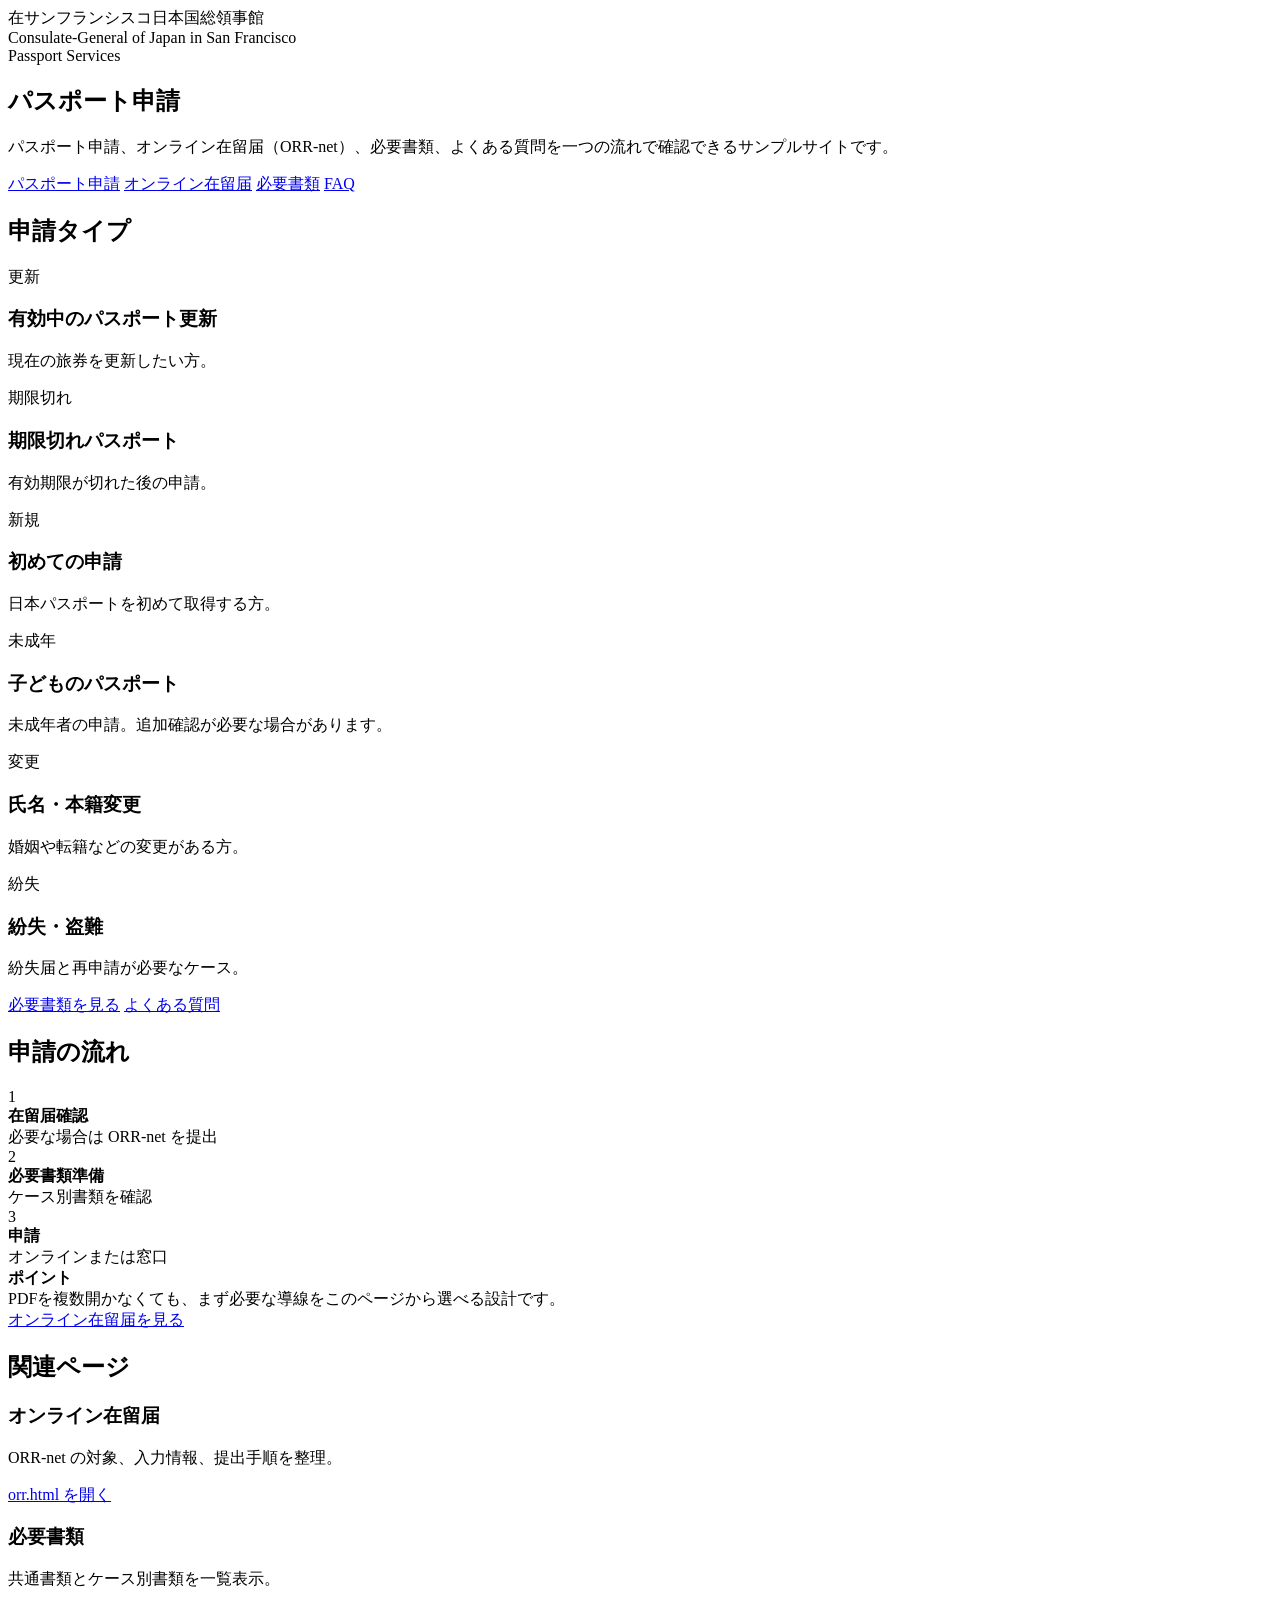
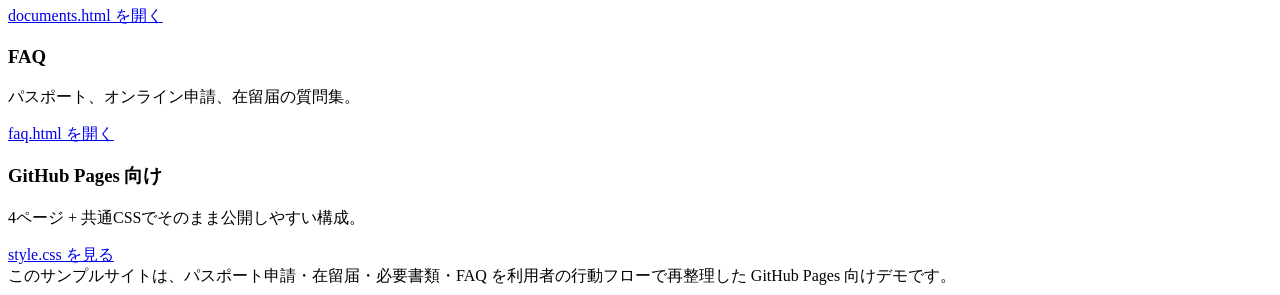
==== commit f0212ac4: "Add files via upload" ====
--- a/index.html
+++ b/index.html
@@ -1,127 +1,137 @@
 <!DOCTYPE html>
 <html lang="ja">
 <head>
-<meta charset="UTF-8" />
-<meta name="viewport" content="width=device-width, initial-scale=1.0" />
-<title>パスポート申請 | 在サンフランシスコ日本国総領事館</title>
-<style>
-:root{--bg:#f6f8fb;--card:#fff;--text:#1f2937;--muted:#6b7280;--line:#dbe2ea;--primary:#0f4c81;--primary2:#1d6fb8;--accent:#eef5fb;--shadow:0 10px 30px rgba(15,76,129,.08);--radius:16px;--max:1120px}
-*{box-sizing:border-box}
-body{margin:0;font-family:-apple-system,BlinkMacSystemFont,"Segoe UI",Roboto,"Hiragino Kaku Gothic ProN","Yu Gothic",sans-serif;background:var(--bg);color:var(--text);line-height:1.6}
-a{color:var(--primary2);text-decoration:none}
-a:hover{text-decoration:underline}
-.topbar{background:var(--primary);color:#fff;padding:14px 20px}
-.topbar-inner,.container,.footer{max-width:var(--max);margin:0 auto}
-.brand{font-weight:700}
-.subbrand{font-size:.95rem;opacity:.9}
-.hero{background:linear-gradient(180deg,#f0f6fc 0%,#f6f8fb 100%);border-bottom:1px solid var(--line)}
-.hero-inner{max-width:var(--max);margin:0 auto;padding:40px 20px 28px}
-.eyebrow{display:inline-block;background:var(--accent);color:var(--primary);border:1px solid #d7e6f5;border-radius:999px;padding:6px 12px;font-size:.9rem;font-weight:600;margin-bottom:12px}
-h1{font-size:clamp(1.9rem,4vw,2.8rem);margin:0 0 12px}
-.lead{font-size:1.06rem;color:var(--muted);max-width:760px;margin:0}
-.nav-links{display:flex;gap:10px;flex-wrap:wrap;margin-top:18px}
-.nav-pill{border:1px solid var(--line);border-radius:999px;padding:8px 14px;background:#fff;font-weight:600}
-.container{padding:24px 20px 48px}
-.grid{display:grid;gap:20px}
-.grid2{grid-template-columns:1.1fr .9fr}
-.card{background:var(--card);border:1px solid var(--line);border-radius:var(--radius);box-shadow:var(--shadow);padding:22px}
-.section-title{margin:0 0 14px;font-size:1.35rem}
-.case-grid{display:grid;grid-template-columns:repeat(2,minmax(0,1fr));gap:14px}
-.case{border:1px solid var(--line);border-radius:14px;padding:16px;background:#fff}
-.case h3{margin:0 0 6px;font-size:1.02rem}
-.badge{display:inline-block;font-size:.8rem;font-weight:700;padding:5px 9px;border-radius:999px;background:var(--accent);color:var(--primary);margin-bottom:6px}
-.steps{display:grid;grid-template-columns:repeat(3,minmax(0,1fr));gap:14px}
-.step{background:#f9fbfd;border:1px solid var(--line);border-radius:14px;padding:16px}
-.step-num{display:inline-flex;width:34px;height:34px;border-radius:999px;background:var(--primary);color:#fff;align-items:center;justify-content:center;font-weight:700;margin-bottom:10px}
-.btn-row{display:flex;gap:12px;flex-wrap:wrap;margin-top:16px}
-.btn{display:inline-block;border-radius:12px;padding:12px 16px;font-weight:700;border:1px solid transparent}
-.btn-primary{background:var(--primary);color:#fff}
-.btn-secondary{background:#fff;border-color:var(--line);color:var(--text)}
-.footer{padding:0 20px 36px;color:var(--muted);font-size:.95rem}
-@media(max-width:860px){.grid2,.steps,.case-grid{grid-template-columns:1fr}}
-</style>
+  <meta charset="UTF-8" />
+  <meta name="viewport" content="width=device-width, initial-scale=1.0" />
+  <title>パスポート申請 | 在サンフランシスコ日本国総領事館</title>
+  <link rel="stylesheet" href="css/style.css" />
 </head>
 <body>
-<header class="topbar">
-<div class="topbar-inner">
-<div class="brand">在サンフランシスコ日本国総領事館</div>
-<div class="subbrand">Consulate‑General of Japan in San Francisco</div>
+  <header class="topbar">
+    <div class="topbar-inner">
+      <div class="brand">在サンフランシスコ日本国総領事館</div>
+      <div class="subbrand">Consulate-General of Japan in San Francisco</div>
+    </div>
+  </header>
+
+  <section class="hero">
+    <div class="hero-inner">
+      <div class="eyebrow">Passport Services</div>
+      <h1>パスポート申請</h1>
+      <p class="lead">パスポート申請、オンライン在留届（ORR-net）、必要書類、よくある質問を一つの流れで確認できるサンプルサイトです。</p>
+
+    <div class="inline-nav">
+      <a class="nav-pill" href="index.html">パスポート申請</a>
+      <a class="nav-pill" href="orr.html">オンライン在留届</a>
+      <a class="nav-pill" href="documents.html">必要書類</a>
+      <a class="nav-pill" href="faq.html">FAQ</a>
+    </div>
+
+    </div>
+  </section>
+
+  <main class="container">
+
+<div class="grid grid-2">
+  <section class="card">
+    <h2 class="section-title">申請タイプ</h2>
+    <div class="case-grid">
+      <article class="case">
+        <div class="badge">更新</div>
+        <h3>有効中のパスポート更新</h3>
+        <p class="muted">現在の旅券を更新したい方。</p>
+      </article>
+      <article class="case">
+        <div class="badge">期限切れ</div>
+        <h3>期限切れパスポート</h3>
+        <p class="muted">有効期限が切れた後の申請。</p>
+      </article>
+      <article class="case">
+        <div class="badge">新規</div>
+        <h3>初めての申請</h3>
+        <p class="muted">日本パスポートを初めて取得する方。</p>
+      </article>
+      <article class="case">
+        <div class="badge">未成年</div>
+        <h3>子どものパスポート</h3>
+        <p class="muted">未成年者の申請。追加確認が必要な場合があります。</p>
+      </article>
+      <article class="case">
+        <div class="badge">変更</div>
+        <h3>氏名・本籍変更</h3>
+        <p class="muted">婚姻や転籍などの変更がある方。</p>
+      </article>
+      <article class="case">
+        <div class="badge">紛失</div>
+        <h3>紛失・盗難</h3>
+        <p class="muted">紛失届と再申請が必要なケース。</p>
+      </article>
+    </div>
+    <div class="btn-row" style="margin-top:16px;">
+      <a class="btn btn-primary" href="documents.html">必要書類を見る</a>
+      <a class="btn btn-secondary" href="faq.html">よくある質問</a>
+    </div>
+  </section>
+
+  <aside class="card">
+    <h2 class="section-title">申請の流れ</h2>
+    <div class="steps">
+      <div class="step">
+        <div class="step-num">1</div>
+        <strong>在留届確認</strong>
+        <div class="muted">必要な場合は ORR-net を提出</div>
+      </div>
+      <div class="step">
+        <div class="step-num">2</div>
+        <strong>必要書類準備</strong>
+        <div class="muted">ケース別書類を確認</div>
+      </div>
+      <div class="step">
+        <div class="step-num">3</div>
+        <strong>申請</strong>
+        <div class="muted">オンラインまたは窓口</div>
+      </div>
+    </div>
+    <div class="callout">
+      <strong>ポイント</strong>
+      <div class="muted">PDFを複数開かなくても、まず必要な導線をこのページから選べる設計です。</div>
+    </div>
+    <div class="btn-row">
+      <a class="btn btn-secondary" href="orr.html">オンライン在留届を見る</a>
+    </div>
+  </aside>
 </div>
-</header>
 
-<section class="hero">
-<div class="hero-inner">
-<div class="eyebrow">Passport Services</div>
-<h1>パスポート申請</h1>
-<p class="lead">パスポート申請、オンライン在留届（ORR‑net）、必要書類、よくある質問を一つの流れで確認できるサンプルサイトです。</p>
-
-<div class="nav-links">
-<a class="nav-pill" href="index.html">パスポート申請</a>
-<a class="nav-pill" href="orr.html">オンライン在留届</a>
-<a class="nav-pill" href="documents.html">必要書類</a>
-<a class="nav-pill" href="faq.html">FAQ</a>
-</div>
-</div>
+<section class="card" style="margin-top:20px;">
+  <h2 class="section-title">関連ページ</h2>
+  <div class="site-map">
+    <div class="card">
+      <h3 class="small-title">オンライン在留届</h3>
+      <p class="muted">ORR-net の対象、入力情報、提出手順を整理。</p>
+      <a href="orr.html">orr.html を開く</a>
+    </div>
+    <div class="card">
+      <h3 class="small-title">必要書類</h3>
+      <p class="muted">共通書類とケース別書類を一覧表示。</p>
+      <a href="documents.html">documents.html を開く</a>
+    </div>
+    <div class="card">
+      <h3 class="small-title">FAQ</h3>
+      <p class="muted">パスポート、オンライン申請、在留届の質問集。</p>
+      <a href="faq.html">faq.html を開く</a>
+    </div>
+    <div class="card">
+      <h3 class="small-title">GitHub Pages 向け</h3>
+      <p class="muted">4ページ + 共通CSSでそのまま公開しやすい構成。</p>
+      <a href="css/style.css">style.css を見る</a>
+    </div>
+  </div>
 </section>
 
-<main class="container">
+  </main>
 
-<div class="grid grid2">
-<section class="card">
-<h2 class="section-title">申請タイプ</h2>
-<div class="case-grid">
-<article class="case">
-<div class="badge">更新</div>
-<h3>有効中パスポート更新</h3>
-<p>現在の旅券を更新するケース。</p>
-</article>
-
-<article class="case">
-<div class="badge">期限切れ</div>
-<h3>期限切れパスポート</h3>
-<p>期限が切れている場合の再申請。</p>
-</article>
-
-<article class="case">
-<div class="badge">新規</div>
-<h3>初めての申請</h3>
-<p>日本パスポートを初めて取得。</p>
-</article>
-
-<article class="case">
-<div class="badge">未成年</div>
-<h3>子供のパスポート</h3>
-<p>未成年者の申請。</p>
-</article>
-</div>
-
-<div class="btn-row">
-<a class="btn btn-primary" href="documents.html">必要書類を見る</a>
-<a class="btn btn-secondary" href="faq.html">よくある質問</a>
-</div>
-
-</section>
-
-<aside class="card">
-<h2 class="section-title">申請の流れ</h2>
-<div class="steps">
-<div class="step"><div class="step-num">1</div><strong>在留届確認</strong><div class="muted">必要な場合は ORR‑net を提出</div></div>
-<div class="step"><div class="step-num">2</div><strong>必要書類準備</strong><div class="muted">ケース別書類を確認</div></div>
-<div class="step"><div class="step-num">3</div><strong>申請</strong><div class="muted">オンラインまたは窓口</div></div>
-</div>
-
-<div class="btn-row">
-<a class="btn btn-secondary" href="orr.html">在留届を見る</a>
-</div>
-
-</aside>
-</div>
-
-</main>
-
-<footer class="footer">
-このページは、パスポート申請・在留届・必要書類・FAQ を分断せず、利用者の行動フローで整理したサンプルです。
-</footer>
-
+  <footer class="footer">
+    このサンプルサイトは、パスポート申請・在留届・必要書類・FAQ を利用者の行動フローで再整理した GitHub Pages 向けデモです。
+  </footer>
 </body>
 </html>
